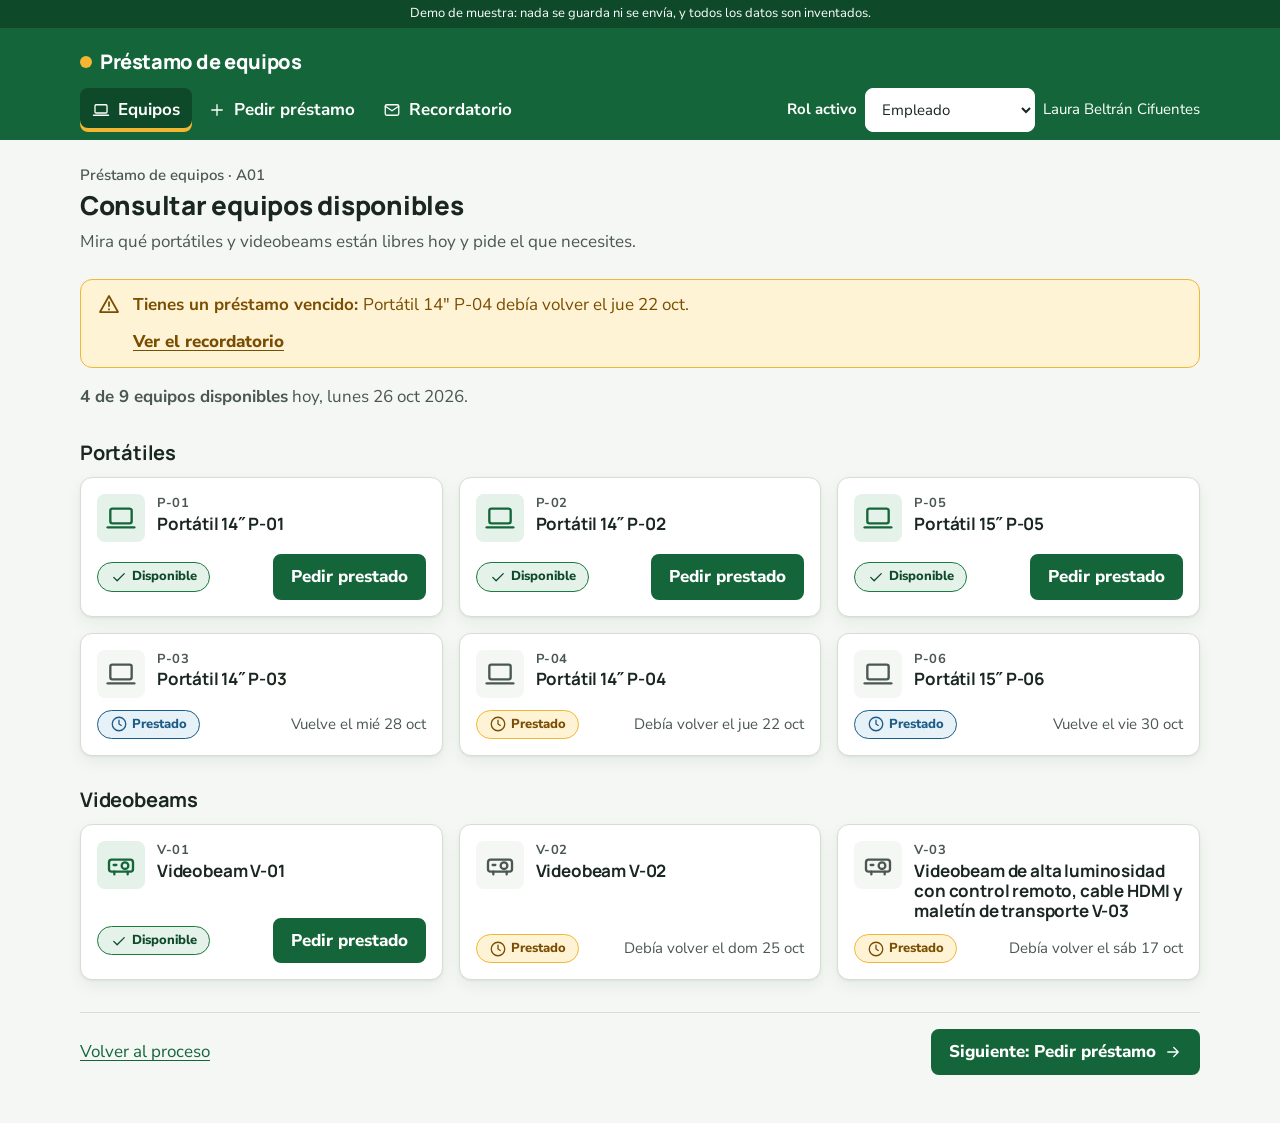
==== regresion-20261026/pantallas/P01-A01-consultar-equipos.html @ 1bcff396 "demo(disenador): Regresión 20261026 93aeabe" ====
<!doctype html>
<html lang="es">
<head>
<meta charset="utf-8">
<meta name="viewport" content="width=device-width, initial-scale=1">
<title>Consultar equipos disponibles · Préstamo de equipos</title>
<link rel="preconnect" href="https://fonts.googleapis.com">
<link rel="preconnect" href="https://fonts.gstatic.com" crossorigin>
<link rel="stylesheet" href="https://fonts.googleapis.com/css2?family=Manrope:wght@600;700;800&amp;family=Nunito+Sans:wght@400;600;700;800&amp;display=swap">
<link rel="stylesheet" href="../recursos/estilos.css">
</head>
<body data-pantalla="P01-A01" data-criterios="I-01">
<div id="cabecera"></div>
<main class="contenido" id="contenido"><div id="vista"></div></main>
<div id="revision"></div>
<script src="../recursos/datos.js"></script>
<script src="../recursos/prototipo.js"></script>
</body>
</html>
---- regresion-20261026/recursos/estilos.css ----
/*
 * Línea gráfica: Préstamo de equipos (ver linea-grafica.md).
 * Todos los colores, tamaños y espacios salen de estos tokens.
 */
:root {
  /* Color */
  --color-primario: #14663a;
  --color-primario-oscuro: #0e4a2a;
  --color-primario-suave: #e4f2e9;
  --color-acento: #f2b632;
  --color-acento-texto: #7a4e00;
  --color-acento-suave: #fff3d6;
  --fondo: #f4f7f3;
  --superficie: #ffffff;
  --borde: #d7ddd4;
  --borde-campo: #8b9890;
  --texto: #1a2620;
  --texto-2: #4a5850;
  --sobre-primario: #ffffff;
  --exito: #1b7a3e;
  --exito-texto: #0e4a2a;
  --exito-fondo: #e4f2e9;
  --advertencia-texto: #7a4e00;
  --advertencia-fondo: #fff3d6;
  --error: #b3261e;
  --error-fondo: #fdecea;
  --info: #1d5c86;
  --info-fondo: #e6f1f8;
  /* Tipografía */
  --fuente-titulos: "Manrope", system-ui, -apple-system, "Segoe UI", Roboto, "Helvetica Neue", Arial, sans-serif;
  --fuente-texto: "Nunito Sans", system-ui, -apple-system, "Segoe UI", Roboto, "Helvetica Neue", Arial, sans-serif;
  --t-1: 0.8125rem;
  --t-2: 0.9375rem;
  --t-3: 1.0625rem;
  --t-4: 1.25rem;
  --t-5: 1.625rem;
  --t-6: 2.125rem;
  /* Espaciado (múltiplos de 4 px) */
  --e-1: 0.25rem;
  --e-2: 0.5rem;
  --e-3: 0.75rem;
  --e-4: 1rem;
  --e-5: 1.5rem;
  --e-6: 2rem;
  --e-7: 3rem;
  /* Forma */
  --radio: 0.75rem;
  --radio-sm: 0.5rem;
  --radio-pildora: 62rem;
  --sombra: 0 1px 2px rgb(14 74 42 / 8%), 0 6px 16px rgb(14 74 42 / 6%);
  --objetivo: 2.75rem;
  --ancho: 72rem;
}

* { box-sizing: border-box; }
html { -webkit-text-size-adjust: 100%; }
body { margin: 0; font-family: var(--fuente-texto); font-size: var(--t-3); line-height: 1.5; color: var(--texto); background: var(--fondo); overflow-wrap: anywhere; }
h1, h2, h3 { font-family: var(--fuente-titulos); color: var(--texto); line-height: 1.2; margin: 0; letter-spacing: -0.01em; }
h1 { font-size: var(--t-5); font-weight: 800; }
h2 { font-size: var(--t-4); font-weight: 700; }
h3 { font-size: var(--t-3); font-weight: 700; }
p { margin: 0 0 var(--e-3); }
a { color: var(--color-primario); text-underline-offset: 0.2em; }
:focus-visible { outline: 3px solid var(--info); outline-offset: 2px; border-radius: var(--radio-sm); }
.oculto { display: none !important; }
.solo-lectores { position: absolute; width: 1px; height: 1px; overflow: hidden; clip: rect(0 0 0 0); white-space: nowrap; }
.texto-2 { color: var(--texto-2); }
.pequeno { font-size: var(--t-2); }

/* ---------- Cabecera y navegación ---------- */
.banda { background: var(--color-primario-oscuro); color: var(--sobre-primario); font-size: var(--t-1); text-align: center; padding: var(--e-1) var(--e-4); }
.cab { background: var(--color-primario); color: var(--sobre-primario); position: relative; }
.cab__fila { max-width: var(--ancho); margin: 0 auto; padding: var(--e-3) var(--e-4); display: flex; align-items: center; justify-content: space-between; gap: var(--e-3); }
.marca { display: inline-flex; align-items: center; gap: var(--e-2); color: var(--sobre-primario); text-decoration: none; font-family: var(--fuente-titulos); font-weight: 800; font-size: var(--t-4); letter-spacing: -0.02em; min-height: var(--objetivo); }
.marca__punto { width: 0.75rem; height: 0.75rem; border-radius: 50%; background: var(--color-acento); flex: none; }
.cab__menu { flex: none; white-space: nowrap; display: inline-flex; align-items: center; gap: var(--e-2); min-height: var(--objetivo); padding: 0 var(--e-3); border: 2px solid var(--sobre-primario); border-radius: var(--radio-sm); background: transparent; color: var(--sobre-primario); font: inherit; font-weight: 700; cursor: pointer; }
.cab__panel { display: none; background: var(--superficie); color: var(--texto); border-bottom: 1px solid var(--borde); }
.cab__panel.abierto { display: block; }
.cab__panel-fila { max-width: var(--ancho); margin: 0 auto; padding: var(--e-3) var(--e-4) var(--e-4); display: flex; flex-direction: column; gap: var(--e-3); }
.nav { display: flex; flex-direction: column; gap: var(--e-1); margin: 0; padding: 0; list-style: none; }
.nav a { display: flex; align-items: center; gap: var(--e-2); min-height: var(--objetivo); padding: 0 var(--e-3); border-radius: var(--radio-sm); text-decoration: none; color: var(--texto); font-weight: 700; }
.nav a:hover { background: var(--color-primario-suave); }
.nav a[aria-current="page"] { background: var(--color-primario-suave); color: var(--color-primario-oscuro); box-shadow: inset 4px 0 0 var(--color-primario); }
.rol { display: flex; align-items: center; gap: var(--e-2); flex-wrap: wrap; font-size: var(--t-2); }
.rol label { font-weight: 700; }
.rol select { min-height: var(--objetivo); font: inherit; padding: 0 var(--e-3); border: 1px solid var(--borde-campo); border-radius: var(--radio-sm); background: var(--superficie); color: var(--texto); }
.rol__quien { color: var(--texto-2); }

@media (min-width: 64rem) {
  .cab__menu { display: none; }
  .cab { background: var(--color-primario); }
  .cab__fila { padding-bottom: 0; }
  .cab__panel { display: block; background: var(--color-primario); border: 0; color: var(--sobre-primario); position: static; }
  .cab__panel-fila { flex-direction: row; align-items: center; justify-content: space-between; padding-top: var(--e-1); padding-bottom: var(--e-2); }
  .nav { flex-direction: row; flex-wrap: wrap; }
  .nav a { color: var(--sobre-primario); }
  .nav a:hover { background: var(--color-primario-oscuro); }
  .nav a[aria-current="page"] { background: var(--color-primario-oscuro); color: var(--sobre-primario); box-shadow: inset 0 -4px 0 var(--color-acento); }
  .rol__quien { color: var(--sobre-primario); }
  .rol select { border-color: var(--sobre-primario); }
}

/* ---------- Contenido ---------- */
.contenido { max-width: var(--ancho); margin: 0 auto; padding: var(--e-5) var(--e-4) var(--e-7); }
.encabezado-pantalla { margin-bottom: var(--e-5); }
.encabezado-pantalla__ruta { color: var(--texto-2); font-size: var(--t-2); margin: 0 0 var(--e-1); font-weight: 600; }
.encabezado-pantalla__ayuda { color: var(--texto-2); margin: var(--e-2) 0 0; max-width: 42rem; }
.seccion { margin-top: var(--e-6); }
.seccion > h2 { margin-bottom: var(--e-3); display: flex; align-items: center; gap: var(--e-2); flex-wrap: wrap; }

.tarjeta { background: var(--superficie); border: 1px solid var(--borde); border-radius: var(--radio); box-shadow: var(--sombra); padding: var(--e-4); }
.rejilla { display: grid; gap: var(--e-4); grid-template-columns: 1fr; }
@media (min-width: 48rem) { .rejilla { grid-template-columns: repeat(2, 1fr); } }
@media (min-width: 80rem) { .rejilla--3 { grid-template-columns: repeat(3, 1fr); } }

/* Tarjeta de equipo */
.equipo { display: flex; flex-direction: column; gap: var(--e-3); }
.equipo__cab { display: flex; gap: var(--e-3); align-items: flex-start; }
.equipo__icono { flex: none; width: 3rem; height: 3rem; border-radius: var(--radio-sm); background: var(--color-primario-suave); color: var(--color-primario); display: grid; place-items: center; }
.equipo--prestado .equipo__icono { background: var(--fondo); color: var(--texto-2); }
.equipo__codigo { font-size: var(--t-1); color: var(--texto-2); font-weight: 700; letter-spacing: 0.04em; margin: 0; }
.equipo__pie { margin-top: auto; display: flex; align-items: center; justify-content: space-between; gap: var(--e-3); flex-wrap: wrap; }

.icono { width: 1.5rem; height: 1.5rem; fill: none; stroke: currentcolor; stroke-width: 1.75; stroke-linecap: round; stroke-linejoin: round; flex: none; }
.icono--sm { width: 1.125rem; height: 1.125rem; }
.icono--lg { width: 2rem; height: 2rem; }

/* Insignias y mensajes */
.insignia { white-space: nowrap; display: inline-flex; align-items: center; gap: var(--e-1); padding: var(--e-1) var(--e-3); border-radius: var(--radio-pildora); font-size: var(--t-1); font-weight: 800; background: var(--fondo); color: var(--texto); border: 1px solid var(--borde); }
.insignia--exito { background: var(--exito-fondo); color: var(--exito-texto); border-color: var(--exito); }
.insignia--aviso { background: var(--advertencia-fondo); color: var(--advertencia-texto); border-color: var(--color-acento); }
.insignia--error { background: var(--error-fondo); color: var(--error); border-color: var(--error); }
.insignia--info { background: var(--info-fondo); color: var(--info); border-color: var(--info); }

.mensaje { display: flex; gap: var(--e-3); align-items: flex-start; border-radius: var(--radio); padding: var(--e-3) var(--e-4); margin-bottom: var(--e-4); border: 1px solid; }
.mensaje__cuerpo { flex: 1; min-width: 0; }
.mensaje__cuerpo p:last-child { margin-bottom: 0; }
.mensaje--exito { background: var(--exito-fondo); border-color: var(--exito); color: var(--exito-texto); }
.mensaje--error { background: var(--error-fondo); border-color: var(--error); color: var(--error); }
.mensaje--aviso { background: var(--advertencia-fondo); border-color: var(--color-acento); color: var(--advertencia-texto); }
.mensaje--info { background: var(--info-fondo); border-color: var(--info); color: var(--info); }
.mensaje a { color: inherit; font-weight: 800; }
.mensaje strong { color: inherit; }

/* Botones */
.boton { display: inline-flex; align-items: center; justify-content: center; gap: var(--e-2); min-height: var(--objetivo); padding: var(--e-2) var(--e-4); border-radius: var(--radio-sm); border: 2px solid var(--color-primario); background: var(--color-primario); color: var(--sobre-primario); font: inherit; font-weight: 800; text-decoration: none; cursor: pointer; text-align: center; }
.boton:hover { background: var(--color-primario-oscuro); border-color: var(--color-primario-oscuro); }
.boton--secundario { background: var(--superficie); color: var(--color-primario); }
.boton--secundario:hover { background: var(--color-primario-suave); color: var(--color-primario-oscuro); }
.boton--peligro { background: var(--superficie); color: var(--error); border-color: var(--error); }
.boton--peligro:hover { background: var(--error-fondo); border-color: var(--error); }
.boton--bloque { width: 100%; }
.acciones { display: flex; flex-wrap: wrap; gap: var(--e-3); margin-top: var(--e-4); }
.par-decision { display: grid; grid-template-columns: 1fr 1fr; gap: var(--e-2); }

/* Formularios */
.campo { display: flex; flex-direction: column; gap: var(--e-1); margin-bottom: var(--e-4); }
.campo label { font-weight: 800; }
.campo input, .campo select { font: inherit; min-height: var(--objetivo); padding: var(--e-2) var(--e-3); border: 1px solid var(--borde-campo); border-radius: var(--radio-sm); background: var(--superficie); color: var(--texto); width: 100%; max-width: 26rem; }
.campo input[readonly] { background: var(--fondo); }
.campo__ayuda { color: var(--texto-2); font-size: var(--t-2); }
.campo__error { color: var(--error); font-weight: 800; font-size: var(--t-2); display: flex; gap: var(--e-1); align-items: center; }
.campo--error input, .campo--error select { border: 2px solid var(--error); }
.filas-campos { display: grid; gap: 0 var(--e-4); grid-template-columns: 1fr; }
@media (min-width: 48rem) { .filas-campos { grid-template-columns: 1fr 1fr; } }
.resumen { background: var(--color-primario-suave); border-radius: var(--radio); padding: var(--e-4); margin-bottom: var(--e-4); }
.resumen dl { margin: 0; display: grid; grid-template-columns: max-content 1fr; gap: var(--e-1) var(--e-4); }
.resumen dt { font-weight: 800; }
.resumen dd { margin: 0; }
@media (max-width: 30rem) { .resumen dl { grid-template-columns: 1fr; } .resumen dd { margin-bottom: var(--e-2); } }

/* Tablas (se apilan en celular) */
.tabla-envoltura { padding: 0; overflow: hidden; }
table { border-collapse: collapse; width: 100%; font-size: var(--t-2); }
caption { text-align: left; }
th, td { text-align: left; padding: var(--e-3) var(--e-4); border-bottom: 1px solid var(--borde); vertical-align: middle; }
thead th { background: var(--color-primario-suave); color: var(--color-primario-oscuro); font-size: var(--t-1); text-transform: uppercase; letter-spacing: 0.04em; }
tbody tr:last-child td { border-bottom: 0; }
.col-acciones { white-space: nowrap; }
@media (max-width: 63.99rem) {
  .tabla-apilable, .tabla-apilable tbody { display: block; }
  .tabla-apilable thead { position: absolute; width: 1px; height: 1px; overflow: hidden; clip: rect(0 0 0 0); }
  .tabla-apilable tr { display: block; padding: var(--e-3) var(--e-4); border-bottom: 1px solid var(--borde); }
  .tabla-apilable tbody tr:last-child { border-bottom: 0; }
  .tabla-apilable td { display: flex; gap: var(--e-3); border: 0; padding: var(--e-1) 0; align-items: baseline; }
  .tabla-apilable td::before { content: attr(data-etiqueta); font-weight: 800; min-width: 6.5rem; flex: none; color: var(--texto-2); font-size: var(--t-1); text-transform: uppercase; letter-spacing: 0.04em; }
  .tabla-apilable .col-acciones { white-space: normal; flex-wrap: wrap; padding-top: var(--e-3); }
  .tabla-apilable .col-acciones::before { display: none; }
}

/* Ranking */
.ranking { list-style: none; margin: 0; padding: 0; display: flex; flex-direction: column; gap: var(--e-3); }
.ranking__item { display: grid; grid-template-columns: 1fr auto; gap: var(--e-1) var(--e-3); align-items: center; }
.ranking__nombre { font-weight: 700; min-width: 0; }
.ranking__valor { font-family: var(--fuente-titulos); font-weight: 800; }
.ranking__barra { grid-column: 1 / -1; height: 0.75rem; border-radius: var(--radio-pildora); background: var(--fondo); border: 1px solid var(--borde); overflow: hidden; }
.ranking__relleno { display: block; height: 100%; background: var(--color-primario); border-radius: var(--radio-pildora); }

/* Recordatorio (mensaje que recibe la persona) */
.correo { max-width: 38rem; padding: 0; overflow: hidden; }
.correo__cab { background: var(--color-primario-suave); padding: var(--e-3) var(--e-4); display: flex; gap: var(--e-3); align-items: center; border-bottom: 1px solid var(--borde); }
.correo__cuerpo { padding: var(--e-4); }
.correo__cuerpo p { margin-bottom: var(--e-3); }

/* Vacío, error, cargando */
.vacio { text-align: center; padding: var(--e-6) var(--e-4); color: var(--texto-2); }
.vacio .icono { width: 3rem; height: 3rem; color: var(--color-primario); margin-bottom: var(--e-2); }
.vacio p { margin-bottom: var(--e-3); font-weight: 600; }
.cargando { display: flex; flex-direction: column; gap: var(--e-3); }
.cargando__barra { height: 1.25rem; border-radius: var(--radio-sm); background: linear-gradient(90deg, var(--borde), var(--fondo), var(--borde)); background-size: 200% 100%; animation: brillo 1.2s infinite linear; }
.cargando__barra--corta { width: 60%; }
@keyframes brillo { from { background-position: 200% 0; } to { background-position: 0 0; } }
@media (prefers-reduced-motion: reduce) { .cargando__barra { animation: none; } }

.siguiente { margin-top: var(--e-6); padding-top: var(--e-4); border-top: 1px solid var(--borde); display: flex; flex-wrap: wrap; gap: var(--e-3); align-items: center; justify-content: space-between; }

/* Inicio */
.portada { background: var(--color-primario); color: var(--sobre-primario); }
.portada__fila { max-width: var(--ancho); margin: 0 auto; padding: var(--e-6) var(--e-4) var(--e-7); }
.portada h1 { color: var(--sobre-primario); font-size: var(--t-6); }
.portada p { max-width: 38rem; font-size: var(--t-4); margin-top: var(--e-3); }
.roles { display: grid; gap: var(--e-3); grid-template-columns: 1fr; margin-top: calc(var(--e-6) * -1); }
@media (min-width: 48rem) { .roles { grid-template-columns: repeat(3, 1fr); } }
.rol-opcion { display: flex; gap: var(--e-3); align-items: flex-start; background: var(--superficie); border: 2px solid var(--borde); border-radius: var(--radio); padding: var(--e-4); cursor: pointer; min-height: var(--objetivo); box-shadow: var(--sombra); }
.rol-opcion:has(input:checked) { border-color: var(--color-primario); background: var(--color-primario-suave); }
.rol-opcion input { width: 1.25rem; height: 1.25rem; margin-top: var(--e-1); accent-color: var(--color-primario); }
.rol-opcion strong { display: block; font-family: var(--fuente-titulos); }
.pasos { list-style: none; padding: 0; margin: 0; display: grid; gap: var(--e-3); grid-template-columns: 1fr; counter-reset: paso; }
@media (min-width: 48rem) { .pasos { grid-template-columns: repeat(2, 1fr); } }
.paso { counter-increment: paso; display: flex; gap: var(--e-3); align-items: flex-start; }
.paso::before { content: counter(paso); flex: none; width: 2rem; height: 2rem; border-radius: 50%; background: var(--color-primario); color: var(--sobre-primario); font-family: var(--fuente-titulos); font-weight: 800; display: grid; place-items: center; }
.paso a { font-weight: 800; }
.paso small { display: block; color: var(--texto-2); font-size: var(--t-2); }

/* Modo revisión */
.revision { max-width: var(--ancho); margin: 0 auto var(--e-6); padding: 0 var(--e-4); }
.revision__caja { border: 2px dashed var(--borde-campo); border-radius: var(--radio); padding: var(--e-3) var(--e-4); background: var(--superficie); font-size: var(--t-2); }
.revision__caja h2 { font-size: var(--t-3); margin-bottom: var(--e-2); }
.revision__estados { display: flex; flex-wrap: wrap; gap: var(--e-2); margin: var(--e-2) 0; }
.revision__estados a { display: inline-flex; align-items: center; min-height: var(--objetivo); padding: 0 var(--e-3); border: 1px solid var(--borde-campo); border-radius: var(--radio-sm); text-decoration: none; font-weight: 700; }
.revision__estados a[aria-current="true"] { background: var(--color-primario); color: var(--sobre-primario); border-color: var(--color-primario); }
.suposicion::after { content: " (suposición)"; font-size: var(--t-1); font-weight: 800; color: var(--advertencia-texto); }
body:not(.modo-revision) .suposicion::after { content: none; }
fieldset.roles { border: 0; padding: 0; margin-inline: 0; min-width: 0; }
.contenido--aire { margin-top: var(--e-7); }
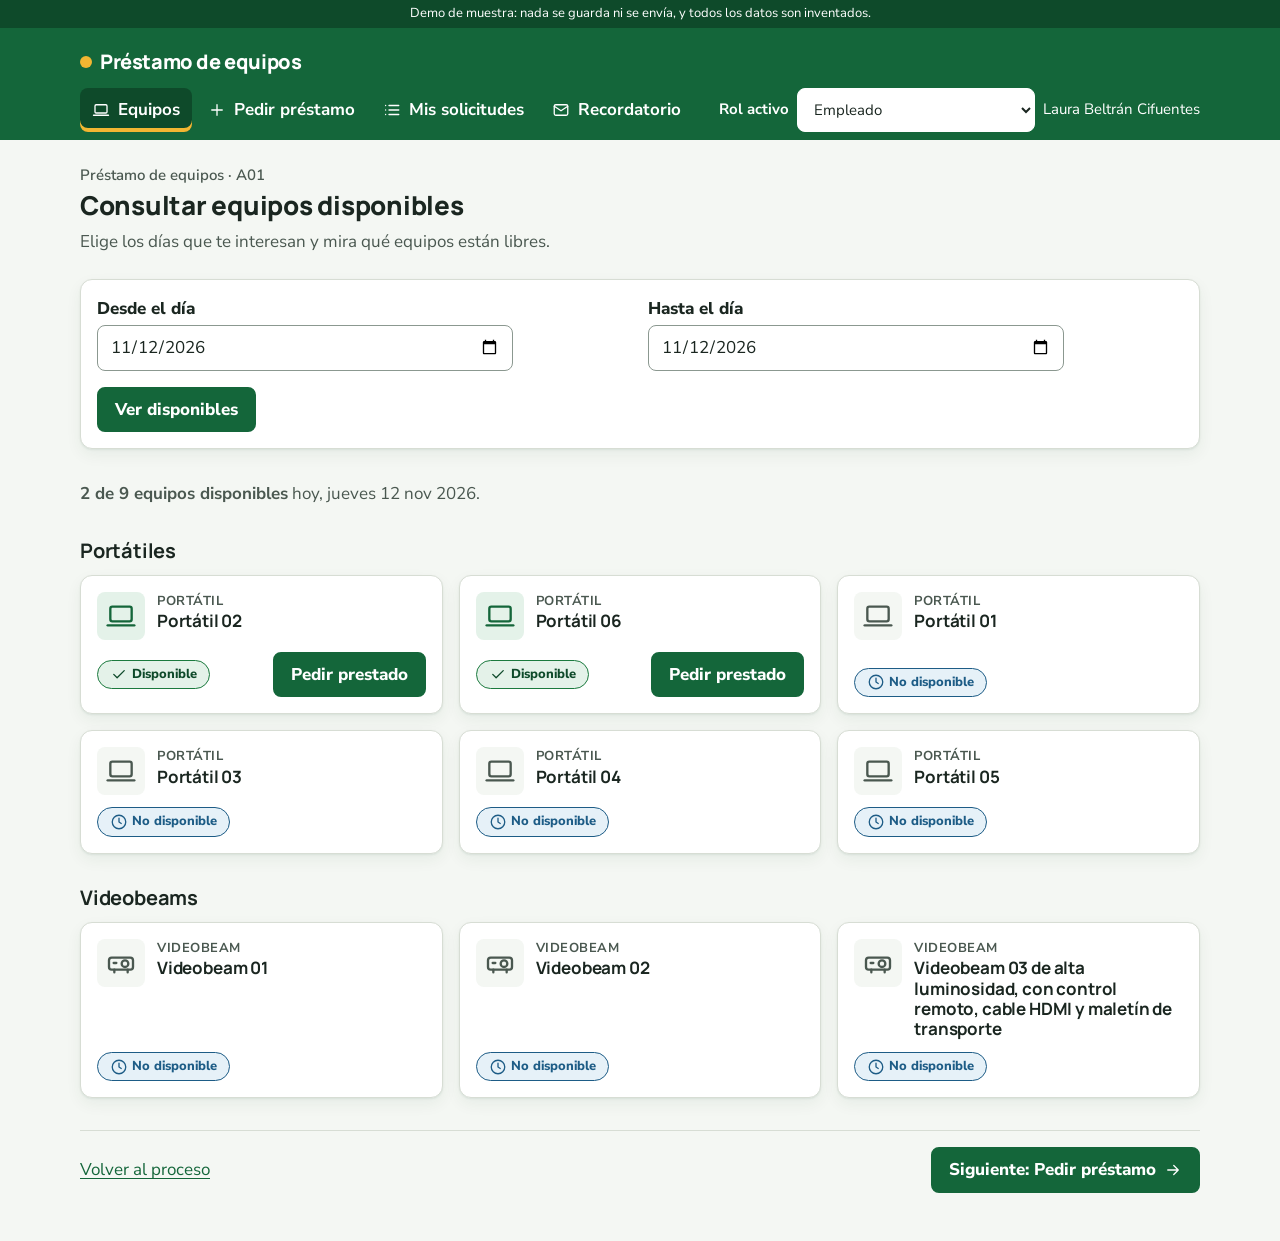
==== commit c58f7759: "demo(disenador): Regresión 20261026 c20ee53" ====
--- a/regresion-20261026/pantallas/P01-A01-consultar-equipos.html
+++ b/regresion-20261026/pantallas/P01-A01-consultar-equipos.html
@@ -4,12 +4,13 @@
 <meta charset="utf-8">
 <meta name="viewport" content="width=device-width, initial-scale=1">
 <title>Consultar equipos disponibles · Préstamo de equipos</title>
+<link rel="icon" href="data:,">
 <link rel="preconnect" href="https://fonts.googleapis.com">
 <link rel="preconnect" href="https://fonts.gstatic.com" crossorigin>
 <link rel="stylesheet" href="https://fonts.googleapis.com/css2?family=Manrope:wght@600;700;800&amp;family=Nunito+Sans:wght@400;600;700;800&amp;display=swap">
 <link rel="stylesheet" href="../recursos/estilos.css">
 </head>
-<body data-pantalla="P01-A01" data-criterios="I-01">
+<body data-pantalla="P01-A01" data-criterios="HU-01: CA-001-01 a CA-001-06 y CA-001-36">
 <div id="cabecera"></div>
 <main class="contenido" id="contenido"><div id="vista"></div></main>
 <div id="revision"></div>
--- a/regresion-20261026/recursos/estilos.css
+++ b/regresion-20261026/recursos/estilos.css
@@ -220,7 +220,8 @@
 .portada h1 { color: var(--sobre-primario); font-size: var(--t-6); }
 .portada p { max-width: 38rem; font-size: var(--t-4); margin-top: var(--e-3); }
 .roles { display: grid; gap: var(--e-3); grid-template-columns: 1fr; margin-top: calc(var(--e-6) * -1); }
-@media (min-width: 48rem) { .roles { grid-template-columns: repeat(3, 1fr); } }
+@media (min-width: 48rem) { .roles { grid-template-columns: repeat(2, 1fr); } }
+@media (min-width: 80rem) { .roles { grid-template-columns: repeat(4, 1fr); } }
 .rol-opcion { display: flex; gap: var(--e-3); align-items: flex-start; background: var(--superficie); border: 2px solid var(--borde); border-radius: var(--radio); padding: var(--e-4); cursor: pointer; min-height: var(--objetivo); box-shadow: var(--sombra); }
 .rol-opcion:has(input:checked) { border-color: var(--color-primario); background: var(--color-primario-suave); }
 .rol-opcion input { width: 1.25rem; height: 1.25rem; margin-top: var(--e-1); accent-color: var(--color-primario); }
@@ -243,3 +244,8 @@
 body:not(.modo-revision) .suposicion::after { content: none; }
 fieldset.roles { border: 0; padding: 0; margin-inline: 0; min-width: 0; }
 .contenido--aire { margin-top: var(--e-7); }
+.campo textarea { font: inherit; padding: var(--e-2) var(--e-3); border: 1px solid var(--borde-campo); border-radius: var(--radio-sm); background: var(--superficie); color: var(--texto); width: 100%; max-width: 26rem; }
+.campo--error textarea { border: 2px solid var(--error); }
+.revision__casos { margin: var(--e-2) 0; padding-left: var(--e-5); }
+.revision__casos li { margin-bottom: var(--e-1); }
+.revision__casos a { display: inline-block; padding: var(--e-1) 0; }
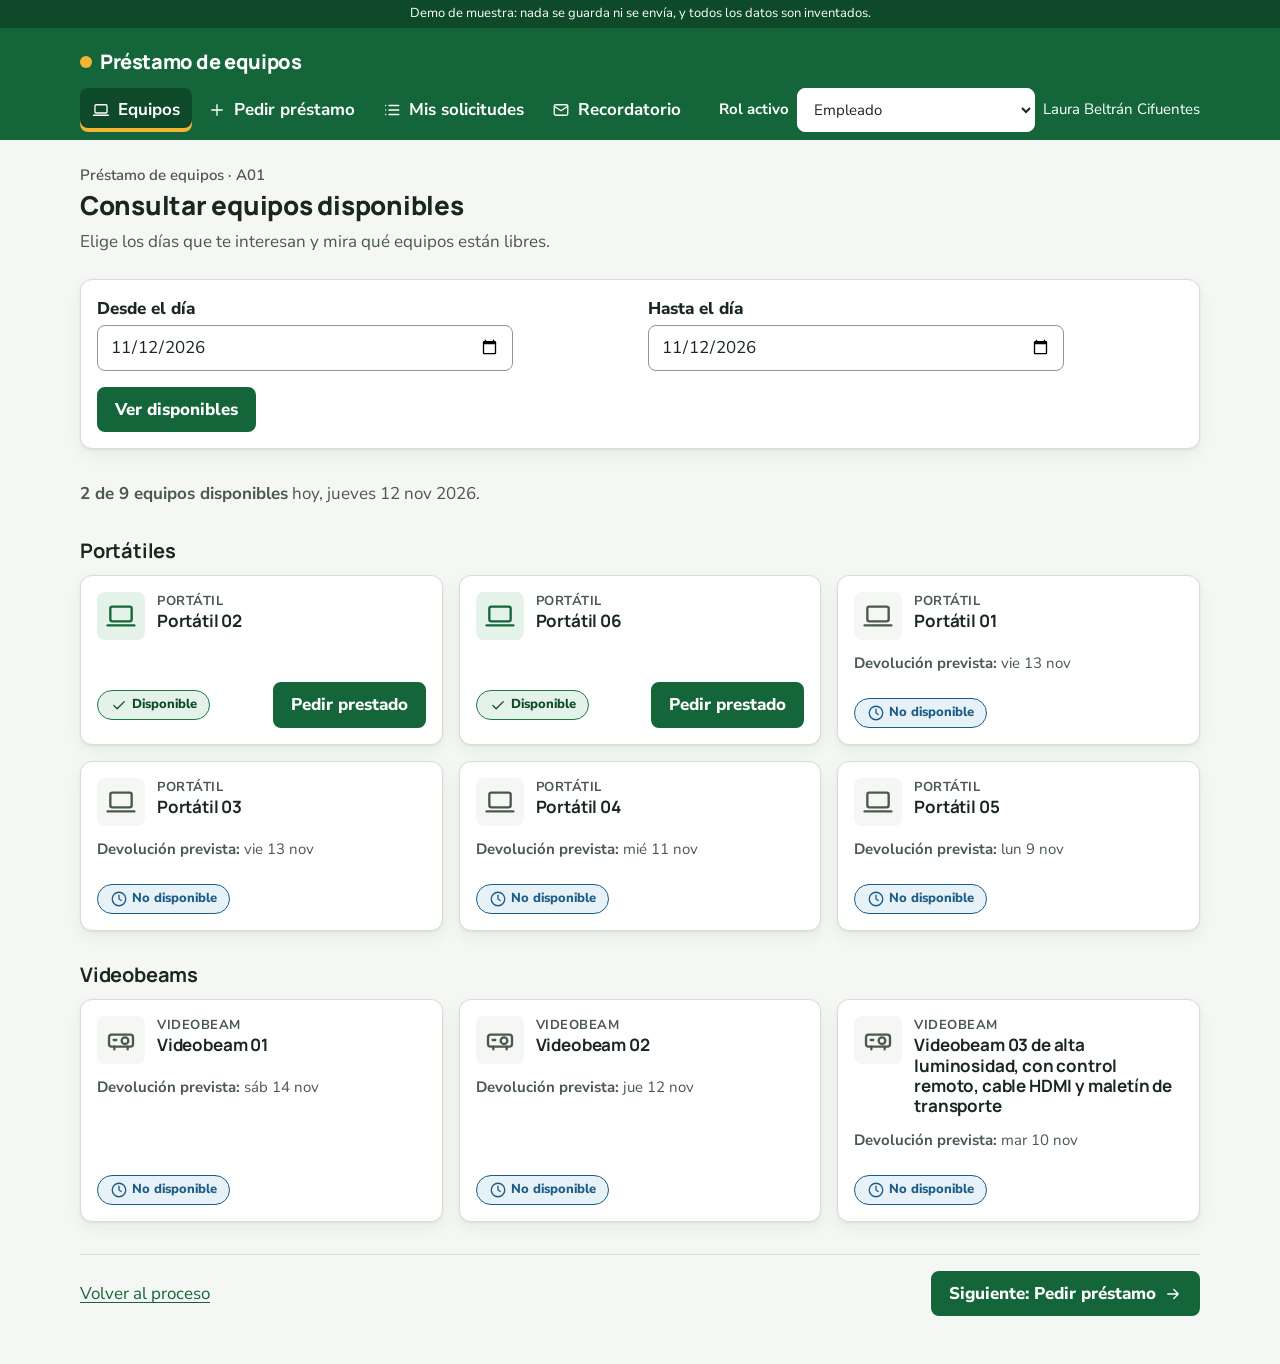
==== commit 12992d10: "demo(disenador): Regresión 20261026 b929a9f" ====
--- a/regresion-20261026/pantallas/P01-A01-consultar-equipos.html
+++ b/regresion-20261026/pantallas/P01-A01-consultar-equipos.html
@@ -10,7 +10,7 @@
 <link rel="stylesheet" href="https://fonts.googleapis.com/css2?family=Manrope:wght@600;700;800&amp;family=Nunito+Sans:wght@400;600;700;800&amp;display=swap">
 <link rel="stylesheet" href="../recursos/estilos.css">
 </head>
-<body data-pantalla="P01-A01" data-criterios="HU-01: CA-001-01 a CA-001-06 y CA-001-36">
+<body data-pantalla="P01-A01" data-criterios="HU-01: CA-001-01 a CA-001-06, CA-001-36, CA-001-39, CA-001-40 y CA-001-46 (HU-05)">
 <div id="cabecera"></div>
 <main class="contenido" id="contenido"><div id="vista"></div></main>
 <div id="revision"></div>
